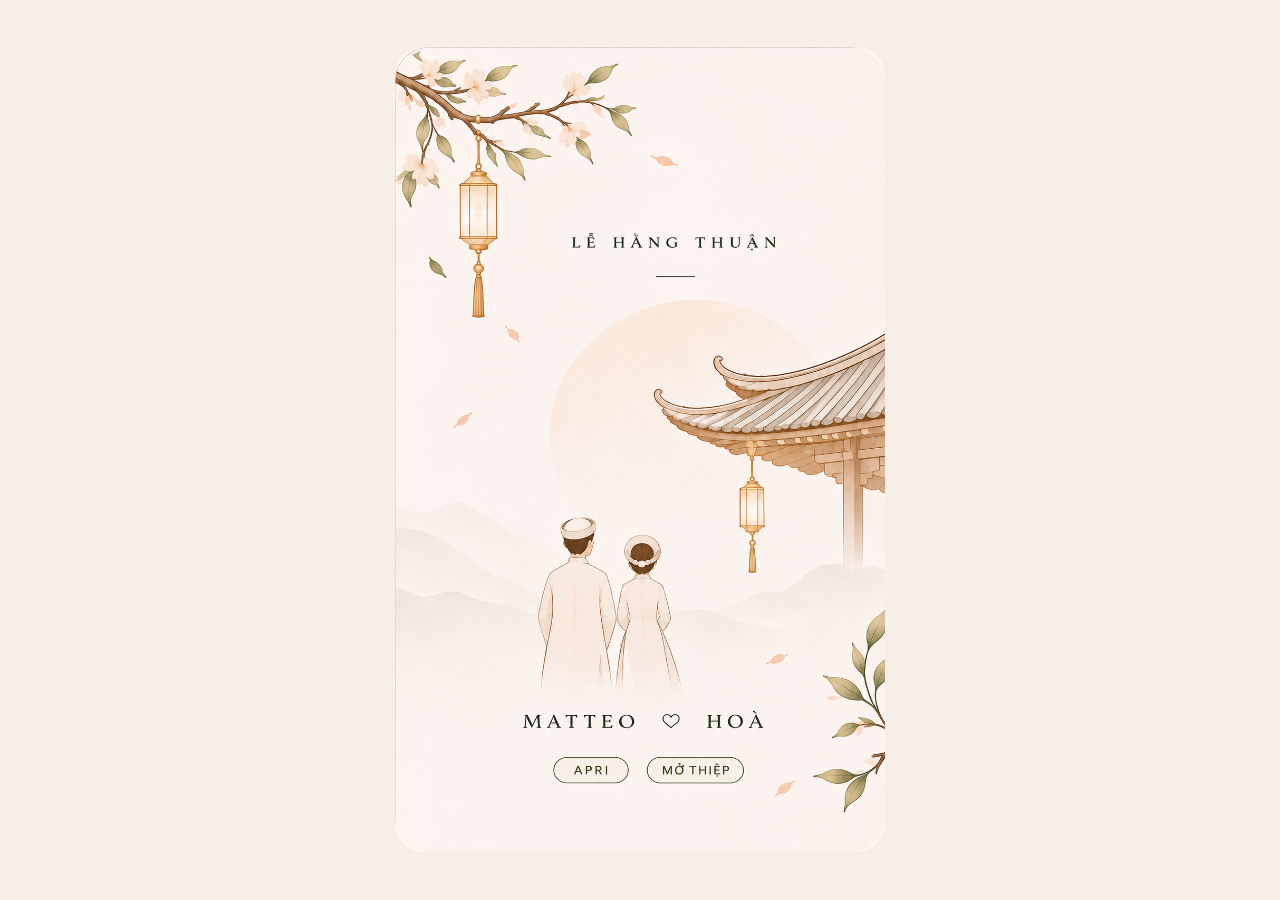
==== rsvp_index.html @ 23feb23c "Add files via upload" ====
<!DOCTYPE html>
<html lang="vi">
<head>
  <meta charset="UTF-8">
  <meta name="viewport" content="width=device-width, initial-scale=1">

  <title>Matteo ♡ Hoà | Wedding Invitation</title>

  <link rel="stylesheet" href="rsvp_style.css">
</head>

<body>

<main>
  <div class="card" id="card">
	  
	<div class="falling-petals" id="fallingPetals" aria-hidden="true"></div>

    <!-- PAGE 1: COVER -->
    <section class="page active" id="coverPage">

      <img
        class="artwork"
        src="rsvp_cover.png"
        alt="Matteo and Hoà wedding invitation"
      >

      <div class="overlay">
        <button
          type="button"
          class="cover-action"
          id="openItalian"
          aria-label="Apri in italiano"
        ></button>

        <button
          type="button"
          class="cover-action"
          id="openVietnamese"
          aria-label="Mở thiệp tiếng Việt"
        ></button>
      </div>
    </section>

    <!-- PAGE 2: CEREMONY DETAILS -->
    <section
      class="page"
      id="detailsPage"
      inert
    >

      <img
        class="artwork"
        src="rsvp_details.png"
        alt="Ceremony details"
      >

      <div class="overlay">

        <div
          class="detail-text"
          id="dateTimeText"
        >
		  <div id="dateText"></div>
          <div id="timeText"></div>
	  	</div>

        <div
          class="detail-text"
          id="locationField"
        >
          <span id="venueText"></span>
          <small id="addressText"></small>
        </div>

        <button
          type="button"
          id="mapButton"
          aria-label="Google Maps"
        ></button>

        <div
          class="detail-text"
          id="dressText"
        ></div>

        <button
          type="button"
          class="nav-main"
          id="goProgram"
        ></button>

        <button
          type="button"
          class="back"
          id="backToCover"
        ></button>

      </div>
    </section>

    <!-- PAGE 3: PROGRAM & TIMELINE -->
    <section
      class="page"
      id="programPage"
      inert
    >

      <img
        class="artwork"
        src="rsvp_program.png"
        alt="Wedding program"
      >

      <div class="overlay">

        <div class="program-content">

          <p
            class="program-intro"
            id="programIntro"
          ></p>

          <ol
            class="timeline"
            id="timeline"
          ></ol>

        </div>

        <button
          type="button"
          class="nav-main"
          id="goRSVP"
        ></button>

        <button
          type="button"
          class="back"
          id="backToDetails"
        ></button>

      </div>
    </section>

    <!-- PAGE 4: RSVP -->
    <section
      class="page"
      id="rsvpPage"
      inert
    >

      <img
        class="artwork"
        src="rsvp_main.png"
        alt="Wedding RSVP form"
      >

      <form
        class="overlay"
        id="rsvpForm"
      >

        <h2
          class="rsvp-title"
          id="rsvpTitle"
        ></h2>

        <input
          class="rsvp-input"
          id="guestName"
          name="name"
          type="text"
          autocomplete="name"
          maxlength="150"
          required
        >

        <span id="guestCountLabel"></span>

        <div class="guest-counter">

          <button
            type="button"
            id="minusGuest"
            aria-label="Minus one guest"
          >−</button>

          <span id="guestCount">1</span>

          <button
            type="button"
            id="plusGuest"
            aria-label="Plus one guest"
          >+</button>

        </div>

        <input
          class="rsvp-input"
          id="departure"
          name="departure"
          type="text"
          maxlength="150"
        >

        <textarea
          class="rsvp-message"
          id="guestMessage"
          name="message"
          maxlength="1000"
        ></textarea>

        <input
          class="rsvp-input"
          id="dietary"
          name="dietary"
          type="text"
          maxlength="300"
        >
		<p id="rsvpHelpText"></p>
		
        <button
          type="submit"
          id="submitRSVP"
        ></button>

        <div
          id="rsvpStatus"
          role="status"
          aria-live="polite"
        ></div>

        <button
          type="button"
          class="back"
          id="backToProgram"
        ></button>

      </form>
    </section>

  </div>
</main>

<script src="rsvp_script.js"></script>

</body>
</html>
---- rsvp_style.css ----
:root {
      --olive: #34472d;
      --olive-light: #6b793f;
      --brown: #856b4e;
      --gold: #a88651;
      --cream: #fffaf4;
      --font-title: "Times New Roman", Georgia, serif;
      --font-body: Georgia, "Times New Roman", serif;
    }

    * {
      box-sizing: border-box;
    }

    html, body {
      margin: 0;
      min-height: 100%;
    }

    body {
      background: #f5efe7;
      color: var(--olive);
      font-family: var(--font-body);
    }

    main {
      min-height: 100svh;
      display: grid;
      place-items: center;
      padding: 8px;
    }

    .card {
      position: relative;
      width: min(
        100%,
        490px,
        calc((100svh - 16px) * 960 / 1578)
      );
      aspect-ratio: 960 / 1578;
      overflow: hidden;
      border-radius: 6% / 3.6%;
      background: var(--cream);
      container-type: inline-size;
      isolation: isolate;
    }

    /* =====================================
       SMOOTH FADING BETWEEN PAGES
    ===================================== */

    .page {
      position: absolute;
      inset: 0;
      display: block;
      opacity: 0;
      visibility: hidden;
      pointer-events: none;
      /*transform: translateY(12px) scale(0.985);*/

      transition:
        opacity 0.7s ease-in-out,
        transform 0.7s ease-in-out,
        visibility 0s linear 0.7s;
    }

    .page.active {
      opacity: 1;
      visibility: visible;
      pointer-events: auto;
      /*transform: translateY(0) scale(1);*/

      transition:
        opacity 0.7s ease-in-out,
        transform 0.7s ease-in-out,
        visibility 0s;
    }

    .artwork {
      display: block;
      width: 100%;
      height: 100%;
      object-fit: fill;
    }

    .overlay {
      position: absolute;
      inset: 0;
    }

    button, input, textarea {
      font: inherit;
    }

    button {
      cursor: pointer;
    }

    button:focus-visible,
    input:focus-visible,
    textarea:focus-visible {
      outline: 2px solid var(--olive-light);
      outline-offset: 2px;
    }

    /* =====================================
       PAGE 1 — COVER
    ===================================== */

    .cover-action {
      position: absolute;
      top: 87.5%;
      height: 5%;
      padding: 0;
      border: none;
      border-radius: 30px;
      background: transparent;
    }

    #openItalian {
      left: 31%;
      width: 18%;
    }

    #openVietnamese {
      left: 50%;
      width: 24%;
    }

    /* =====================================
       PAGE 2 — CEREMONY DETAILS
    ===================================== */

    .detail-text {
      position: absolute;
	  left: 30%;
	  width: 50%;
      display: flex;
      align-items: center;
      justify-content: center;
      padding: 0 4px;
      color: var(--brown);
      font-size: clamp(9px, 2.5cqw, 14px);
      line-height: 1.25;
      text-align: center;
    }

	#dateTimeText {
	  top: 35.2%;
	  height: 7.4%;

	  display: flex;
	  flex-direction: column;
	  align-items: center;
	  justify-content: center;
	  gap: 5px;
	}

    #locationField {
      top: 47.5%;
      height: 7%;
      flex-direction: column;
      gap: 3px;
    }

    #addressText {
      font-size: .86em;
    }

    #dressText {
      top: 58.2%;
      height: 7%;
    }

    #mapButton {
      position: absolute;
      left: 77%;
      top: 47.5%;
      width: 11%;
      height: 4%;
      padding: 0;
      border: none;
      border-radius: 99px;
      background: transparent;
    }

    /* =====================================
       NAVIGATION BUTTONS
    ===================================== */

    .nav-main {
      position: absolute;
      left: 25%;
      width: 50%;
      height: 4.8%;
      padding: 0 5px;
      border: 1px solid #737d4b;
      border-radius: 50px;
      background: rgba(255, 250, 244, .93);
      color: var(--olive);
      font-family: var(--font-title);
      font-size: clamp(10px, 2.7cqw, 15px);
      letter-spacing: .035em;
      text-align: center;
    }

    #goProgram {
      top: 76%;
    }

    .back {
      position: absolute;
      right: 5%;
      bottom: 2%;
      padding: 6px 10px;
      border: 1px solid #9b967e;
      border-radius: 20px;
      background: rgba(255, 250, 244, .94);
      color: var(--olive);
      font-size: clamp(9px, 2.3cqw, 12px);
    }

    /* =====================================
       PAGE 3 — PROGRAM & TIMELINE
    ===================================== */

    .program-content {
      position: absolute;
      top: 30%;
      left: 13%;
      width: 74%;
      height: 43%;
      display: flex;
      flex-direction: column;
      justify-content: center;
      gap: 2.3cqw;
    }

    .program-intro {
      margin: 0 0 2cqw;
      color: var(--brown);
      font-family: var(--font-title);
      font-size: clamp(10px, 2.65cqw, 15px);
      letter-spacing: .08em;
      text-align: center;
    }

    .timeline {
      position: relative;
      margin: 0;
      padding: 0 0 0 11%;
      list-style: none;
    }

    .timeline::before {
      content: "";
      position: absolute;
      top: 5%;
      bottom: 6%;
      left: 5%;
      width: 1px;
      background: #ba9c74;
    }

    .timeline li {
      position: relative;
      display: grid;
      grid-template-columns: 26% 1fr;
      gap: 3%;
      align-items: start;
      padding: 0 0 5.5cqw;
      font-size: clamp(10px, 2.65cqw, 15px);
    }

    .timeline li:last-child {
      padding-bottom: 0;
    }

    .timeline li::before {
      content: "";
      position: absolute;
      left: -8.3%;
      top: .4em;
      width: 7px;
      height: 7px;
      border-radius: 50%;
      background: var(--gold);
      border: 2px solid #fff9f1;
    }

    .timeline time {
      font-weight: bold;
      color: #8c7047;
    }

    .timeline strong {
      display: block;
      font-weight: normal;
      color: var(--olive);
    }

    .timeline small {
      display: block;
      margin-top: 3px;
      color: #8c7b65;
      font-size: .78em;
      line-height: 1.35;
    }

    /* MOVED HIGHER to avoid background overlap */
    #goRSVP {
      top: 73%;
      background: var(--olive-light);
      color: var(--cream);
      border-color: var(--olive-light);
    }

    /* =====================================
       PAGE 4 — RSVP
    ===================================== */

    .rsvp-title {
      position: absolute;
      top: 21.3%;
      left: 12%;
      width: 76%;
      margin: 0;
      color: var(--olive);
      font-family: var(--font-title);
      font-size: clamp(12px, 3.1cqw, 17px);
      font-weight: normal;
      letter-spacing: .18em;
      text-align: center;
    }

    .rsvp-input,
    .rsvp-message,
	#guestCountLabel {
      position: absolute;
      left: 21%;
      width: 64%;
	  height: 2.9%;
      margin: 0;
      padding: 0 10px;
      border: none;
      outline: none;
      background: transparent;
      color: var(--olive);
      font-family: var(--font-body);
      font-size: clamp(10px, 2.6cqw, 14px);
    }

    .rsvp-input::placeholder,
    .rsvp-message::placeholder {
      color: #8e8979;
      opacity: 1;
    }

    #guestName {
      top: 52.7%;
    }

	#guestCountLabel {
	  top: 57.6%;
	  display: flex;
	  align-items: center;
	  color: #8e8979;
	}

    #departure {
      top: 62.5%;
    }

    #guestMessage {
      top: 67.7%;
/*      padding: 9px 10px;*/
    }

    #dietary {
      top: 75.8%;
    }
	
    .guest-counter {
      position: absolute;
      left: 67%;
      top: 57.6%;
      width: 18%;
      height: 2.9%;
      display: flex;
      align-items: center;
      justify-content: space-between;
    }

    .guest-counter button {
      padding: 0 3px;
      border: none;
      background: transparent;
      color: var(--olive);
      font-size: clamp(17px, 4cqw, 22px);
    }

    .guest-counter button:disabled {
      opacity: .35;
      cursor: default;
    }

    .guest-counter span {
      font-size: clamp(11px, 3cqw, 15px);
    }

    #submitRSVP {
      position: absolute;
      left: 27%;
      top: 84.4%;
      width: 46%;
      height: 4.8%;
      display: flex;
      align-items: center;
      justify-content: center;
      padding: 0 14% 0 2%;
      border: none;
      border-radius: 40px;
      background: transparent;
      color: #fffaf2;
      font-family: var(--font-title);
      font-size: clamp(10px, 2.7cqw, 14px);
      letter-spacing: .04em;
      text-align: center;
    }

    #submitRSVP:disabled {
      opacity: .65;
      cursor: wait;
    }

    #rsvpStatus {
      position: absolute;
      top: 90%;
      left: 12%;
      width: 76%;
      color: var(--olive);
      font-size: clamp(9px, 2.3cqw, 12px);
      text-align: center;
    }
	

	/* RSVP — Help text above confirmation button */

	#rsvpHelpText {
	  position: absolute;
	  top: 82%;
	  left: 15%;
	  width: 70%;
	  margin: 0;

	  color: var(--brown);
	  font-family: var(--font-body);
	  font-size: clamp(9px, 2.2cqw, 12px);
	  font-style: italic;
	  line-height: 1.3;
	  text-align: center;
	}
	

    @media (prefers-reduced-motion: reduce) {
      .page,
      .page.active {
        transition: none;
        transform: none;
      }
    }
    
/* =====================================
   FIRST LOAD — ELEGANT FADE IN
===================================== */

@keyframes invitationFadeIn {
  from {
    opacity: 0;
    transform: translateY(18px) scale(0.97);
  }

  to {
    opacity: 1;
    transform: translateY(0) scale(1);
  }
}

.card {
  animation: invitationFadeIn 1.5s ease-out both;
}

/* Respect reduced-motion preferences */
@media (prefers-reduced-motion: reduce) {
  .card {
    animation: none;
  }
}


/* =====================================
   FALLING PETALS — ALL FOUR PAGES
===================================== */

.falling-petals {
  container-type: size;
  position: absolute;
  inset: 0;
  z-index: 10;
  overflow: hidden;
  pointer-events: none;
}

.petal {
  position: absolute;
  top: -8%;
  left: var(--start-x);

  width: var(--petal-size);
  height: calc(var(--petal-size) * 0.65);

  background: rgba(232, 164, 172, 0.75);
  border-radius: 80% 10% 80% 10%;

  opacity: 0;

  animation: petalFall var(--duration) linear infinite;
  animation-delay: var(--delay);
}

@keyframes petalFall {
  0% {
    transform: translate3d(0, -20px, 0) rotate(0deg);
    opacity: 0;
  }

  10% {
    opacity: 0.8;
  }

  85% {
    opacity: 0.7;
  }

  100% {
    transform:
      translate3d(var(--drift), 100cqh, 0)
      rotate(var(--rotation));
    opacity: 0;
  }
}

/* Respect reduced-motion preferences */
@media (prefers-reduced-motion: reduce) {
  .petal {
    animation: none;
    display: none;
  }
}
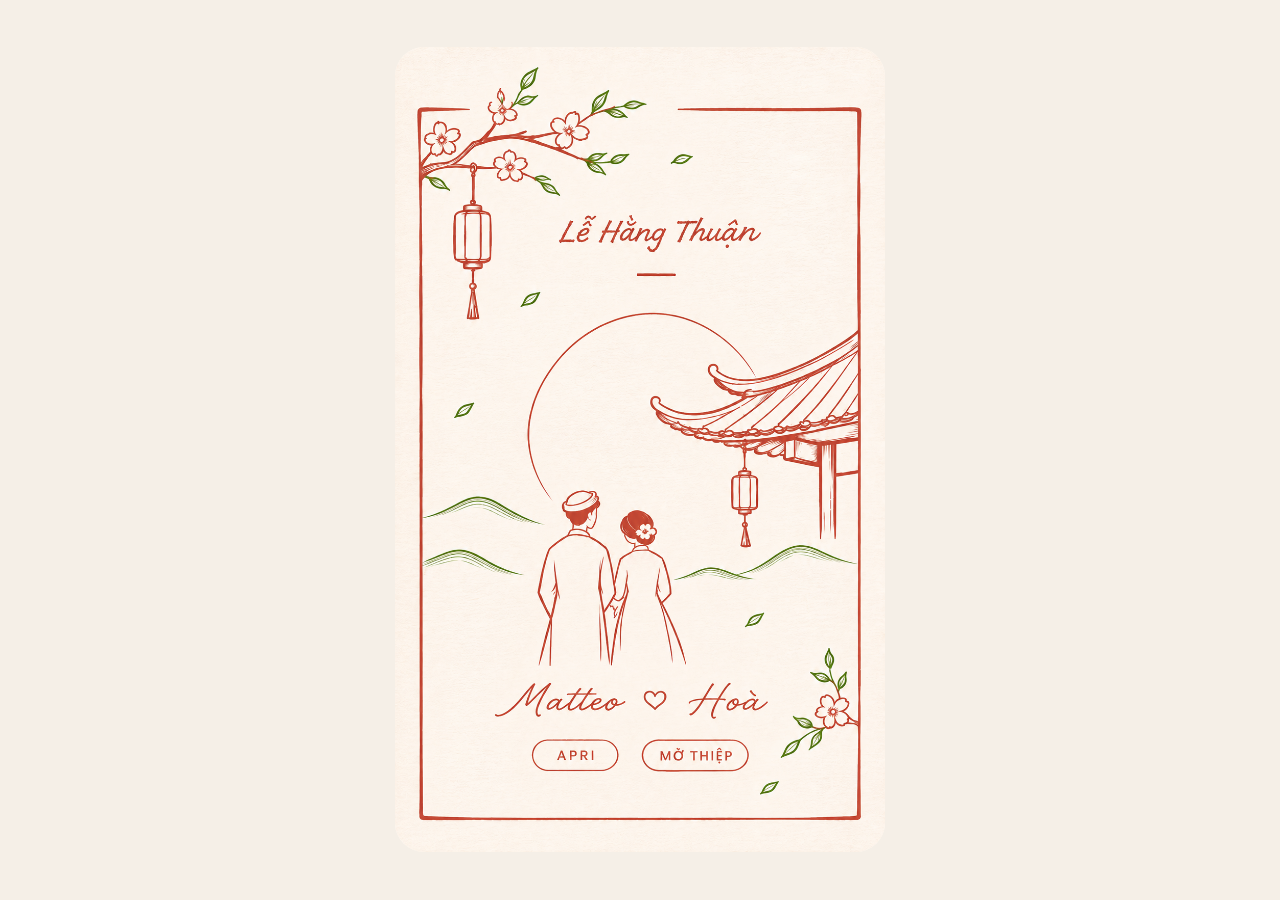
==== commit 3d5309c1: "Add files via upload" ====
--- a/rsvp_index.html
+++ b/rsvp_index.html
@@ -127,6 +127,35 @@
           ></ol>
 
         </div>
+		
+
+		<!-- WEDDING COUNTDOWN -->
+		<div class="wedding-countdown">
+		  <div id="countdownTitle" class="countdown-title"></div>
+
+		  <div class="countdown-grid">
+		    <div class="countdown-item">
+		      <span id="countDays">00</span>
+		      <small id="labelDays"></small>
+		    </div>
+
+		    <div class="countdown-item">
+		      <span id="countHours">00</span>
+		      <small id="labelHours"></small>
+		    </div>
+
+		    <div class="countdown-item">
+		      <span id="countMinutes">00</span>
+		      <small id="labelMinutes"></small>
+		    </div>
+
+		    <div class="countdown-item">
+		      <span id="countSeconds">00</span>
+		      <small id="labelSeconds"></small>
+		    </div>
+		  </div>
+		</div>
+		
 
         <button
           type="button"
@@ -239,6 +268,26 @@
 
       </form>
     </section>
+	
+
+	<!-- PAGE 5 — CONFIRMATION -->
+	<section class="page" id="confirmationPage">
+
+	  <img
+	    class="artwork"
+	    src="rsvp_confirmed.png"
+	    alt="Confirmation"
+	  >
+
+	  <div class="overlay">
+	    <div
+	      class="confirmation_text"
+	      id="confirmationText"
+	    ></div>
+	  </div>
+
+	</section>
+	
 
   </div>
 </main>
--- a/rsvp_style.css
+++ b/rsvp_style.css
@@ -1,13 +1,29 @@
 
-    :root {
-      --olive: #34472d;
-      --olive-light: #6b793f;
-      --brown: #856b4e;
-      --gold: #a88651;
-      --cream: #fffaf4;
-      --font-title: "Times New Roman", Georgia, serif;
-      --font-body: Georgia, "Times New Roman", serif;
-    }
+
+@import url('https://fonts.googleapis.com/css2?family=Mali:wght@400;500;600;700&family=Indie+Flower&display=swap');
+
+:root {
+  --olive: #34472d;
+  --olive-light: #6b793f;
+  --brown: #856b4e;
+  --gold: #a88651;
+  --cream: #fffaf4;
+
+  --font-title: "Mali", cursive;
+  --font-body: "Indie Flower", cursive;
+}
+
+body {
+  font-family: var(--font-body);
+}
+
+h1, h2, h3, h4, h5, h6 {
+  font-family: var(--font-title);
+  font-weight: 600;
+  letter-spacing: 0.5px;
+}
+
+
 
     * {
       box-sizing: border-box;
@@ -97,12 +113,21 @@
       cursor: pointer;
     }
 
-    button:focus-visible,
-    input:focus-visible,
-    textarea:focus-visible {
-      outline: 2px solid var(--olive-light);
-      outline-offset: 2px;
-    }
+	/* Keep focus indicators on buttons */
+	button:focus-visible {
+	  outline: 2px solid var(--olive-light);
+	  outline-offset: 2px;
+	}
+
+	/* No border or outline when typing */
+	.rsvp-input:focus,
+	.rsvp-input:focus-visible,
+	.rsvp-message:focus,
+	.rsvp-message:focus-visible {
+	  outline: none;
+	  border: none;
+	  box-shadow: none;
+	}
 
     /* =====================================
        PAGE 1 — COVER
@@ -134,14 +159,14 @@
 
     .detail-text {
       position: absolute;
-	  left: 30%;
-	  width: 50%;
+	  left: 27%;
+	  width: 55%;
       display: flex;
       align-items: center;
       justify-content: center;
       padding: 0 4px;
       color: var(--brown);
-      font-size: clamp(9px, 2.5cqw, 14px);
+      font-size: clamp(15px, 2.5cqw, 19px);
       line-height: 1.25;
       text-align: center;
     }
@@ -157,12 +182,19 @@
 	  gap: 5px;
 	}
 
-    #locationField {
-      top: 47.5%;
-      height: 7%;
-      flex-direction: column;
-      gap: 3px;
-    }
+
+	#locationField {
+	  top: 47.5%;
+	  height: 7%;
+	  flex-direction: column;
+	  gap: 3px;
+	}
+
+	/* Make only the temple name bolder */
+	#locationField > :first-child {
+	  font-weight: 700;
+	}
+    
 
     #addressText {
       font-size: .86em;
@@ -175,7 +207,7 @@
 
     #mapButton {
       position: absolute;
-      left: 77%;
+      left: 80%;
       top: 47.5%;
       width: 11%;
       height: 4%;
@@ -206,7 +238,7 @@
     }
 
     #goProgram {
-      top: 76%;
+      top: 70%;
     }
 
     .back {
@@ -310,7 +342,7 @@
 
     /* MOVED HIGHER to avoid background overlap */
     #goRSVP {
-      top: 73%;
+      top: 86%;
       background: var(--olive-light);
       color: var(--cream);
       border-color: var(--olive-light);
@@ -411,7 +443,7 @@
 
     #submitRSVP {
       position: absolute;
-      left: 27%;
+      left: 30%;
       top: 84.4%;
       width: 46%;
       height: 4.8%;
@@ -422,7 +454,7 @@
       border: none;
       border-radius: 40px;
       background: transparent;
-      color: #fffaf2;
+      color: #b54c3c;
       font-family: var(--font-title);
       font-size: clamp(10px, 2.7cqw, 14px);
       letter-spacing: .04em;
@@ -449,7 +481,7 @@
 
 	#rsvpHelpText {
 	  position: absolute;
-	  top: 82%;
+	  top: 90%;
 	  left: 15%;
 	  width: 70%;
 	  margin: 0;
@@ -559,4 +591,76 @@
   }
 }
 
-  +
+/* =====================================
+   PAGE 5 — CONFIRMATION MESSAGE
+===================================== */
+
+.confirmation_text {
+  position: absolute;
+  top: 65%;
+  left: 50%;
+  width: 80%;
+
+  transform: translate(-50%, -50%);
+
+  color: var(--olive);
+  font-family: var(--font-title);
+  font-size: clamp(16px, 4cqw, 24px);
+  font-weight: normal;
+  letter-spacing: 0.08em;
+  line-height: 1.4;
+  text-align: center;
+}
+
+
+/* =====================================
+   PAGE 3 — WEDDING COUNTDOWN
+===================================== */
+
+.wedding-countdown {
+  position: absolute;
+  top: 73%;
+  left: 15%;
+  width: 70%;
+  text-align: center;
+  color: var(--olive);
+  z-index: 2;
+}
+
+.countdown-title {
+  font-family: var(--font-title);
+  font-size: clamp(10px, 2.8cqw, 15px);
+  letter-spacing: 0.12em;
+  margin-bottom: 2cqw;
+}
+
+.countdown-grid {
+  display: grid;
+  grid-template-columns: repeat(4, 1fr);
+  gap: 1.5cqw;
+}
+
+.countdown-item {
+  display: flex;
+  flex-direction: column;
+  align-items: center;
+  gap: 0.6cqw;
+}
+
+.countdown-item span {
+  font-family: var(--font-title);
+  font-size: clamp(17px, 5cqw, 27px);
+  font-weight: bold;
+  color: var(--olive);
+  font-variant-numeric: tabular-nums;
+}
+
+.countdown-item small {
+  font-family: var(--font-body);
+  font-size: clamp(8px, 2cqw, 11px);
+  color: var(--brown);
+}
+
+
+ 
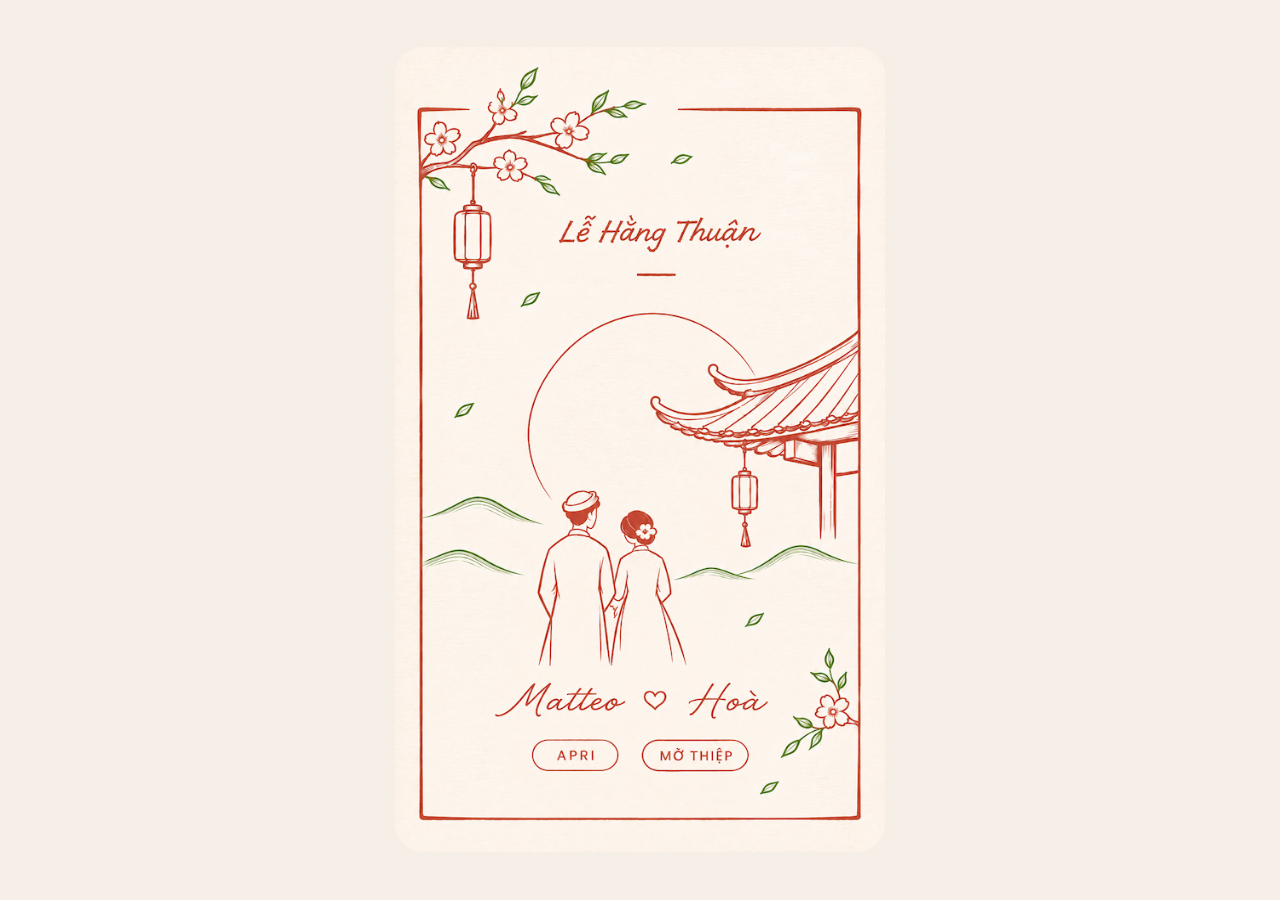
==== commit fd99442a: "Update rsvp_index.html" ====
--- a/rsvp_index.html
+++ b/rsvp_index.html
@@ -4,11 +4,11 @@
   <meta charset="UTF-8">
   <meta name="viewport" content="width=device-width, initial-scale=1">
 
-  <title>Matteo ♡ Hoà | Wedding Invitation</title>
+  <title>Lễ Hằng Thuận | Matteo ♡ Hoà</title>
 
   <link rel="stylesheet" href="rsvp_style.css">
 </head>
-
+ 
 <body>
 
 <main>
--- a/rsvp_style.css
+++ b/rsvp_style.css
@@ -1,6 +1,5 @@
 
-
-@import url('https://fonts.googleapis.com/css2?family=Mali:wght@400;500;600;700&family=Indie+Flower&display=swap');
+@import url('https://fonts.googleapis.com/css2?family=Mali:wght@400;500;600;700&family=Patrick+Hand&display=swap');
 
 :root {
   --olive: #34472d;
@@ -10,18 +9,26 @@
   --cream: #fffaf4;
 
   --font-title: "Mali", cursive;
-  --font-body: "Indie Flower", cursive;
+  --font-body: "Patrick Hand", cursive;
 }
 
 body {
   font-family: var(--font-body);
+  font-weight: 400;
+  line-height: 1.8;
 }
 
 h1, h2, h3, h4, h5, h6 {
   font-family: var(--font-title);
   font-weight: 600;
-  letter-spacing: 0.5px;
-}
+  font-style: normal;
+  letter-spacing: 0;
+  line-height: 1.5;
+  text-transform: none;
+}
+
+
+
 
 
 
@@ -166,7 +173,7 @@
       justify-content: center;
       padding: 0 4px;
       color: var(--brown);
-      font-size: clamp(15px, 2.5cqw, 19px);
+      font-size: clamp(13px, 2.5cqw, 15px);
       line-height: 1.25;
       text-align: center;
     }
@@ -192,7 +199,7 @@
 
 	/* Make only the temple name bolder */
 	#locationField > :first-child {
-	  font-weight: 700;
+	  font-weight: 600;
 	}
     
 
@@ -401,13 +408,21 @@
 	}
 
     #departure {
-      top: 62.5%;
+      top: 62.2%;
     }
 
     #guestMessage {
-      top: 67.7%;
-/*      padding: 9px 10px;*/
-    }
+  top: 66.9%;
+  height: 7.2%;
+  padding: 7px 10px;
+  box-sizing: border-box;
+
+  font-size: clamp(10px, 2.4cqw, 13px);
+  line-height: 1.4;
+
+  resize: none;
+  overflow-y: auto;
+}
 
     #dietary {
       top: 75.8%;
@@ -620,7 +635,7 @@
 
 .wedding-countdown {
   position: absolute;
-  top: 73%;
+  top: 71%;
   left: 15%;
   width: 70%;
   text-align: center;
@@ -663,4 +678,4 @@
 }
 
 
- + 
